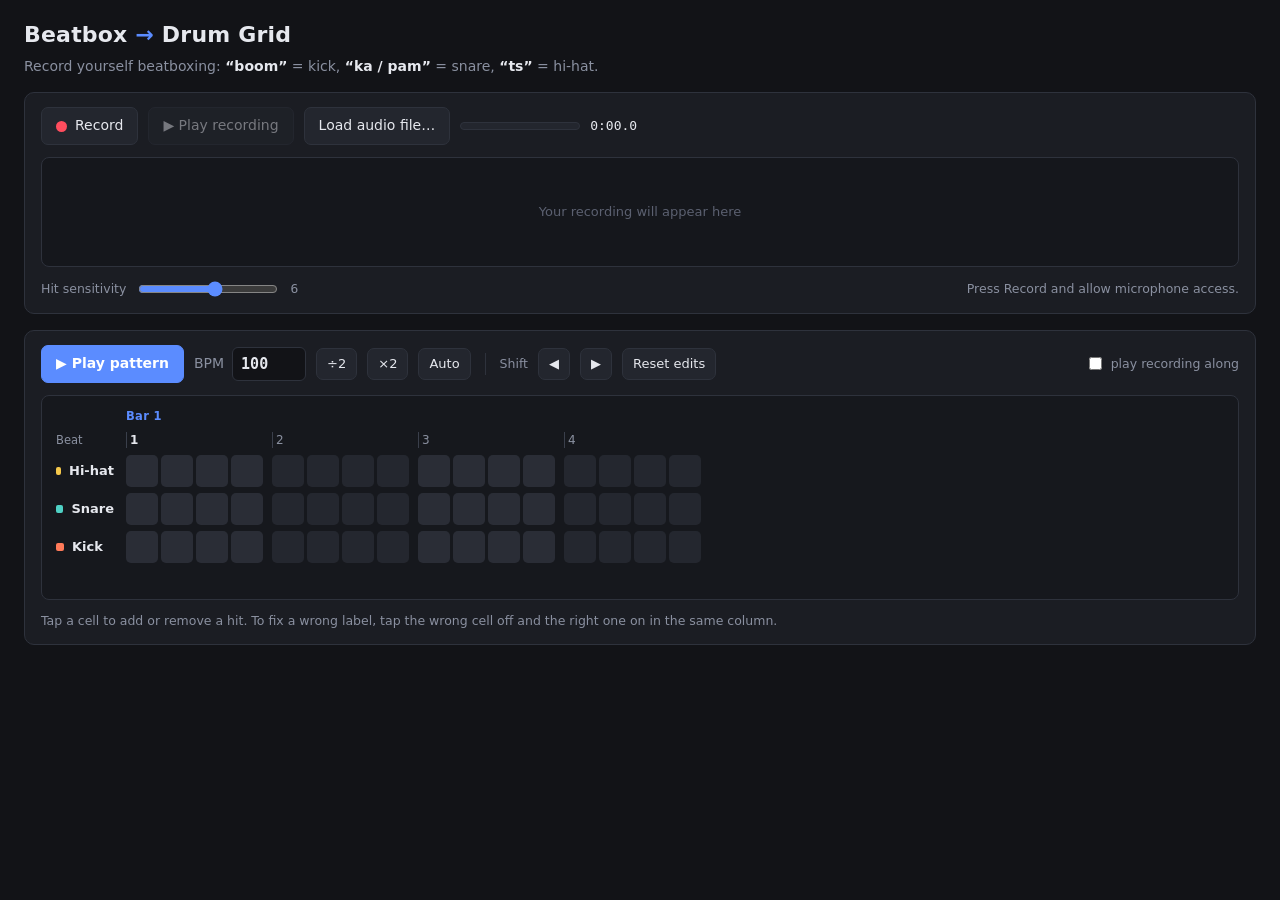
==== beatbox-grid/index.html @ 3518c236 "Add Beatbox to Drum Grid web app Single-page app (plain HTML/CSS/JS, no backend) that records vocal " ====
<!doctype html>
<html lang="en">
<head>
  <meta charset="utf-8">
  <meta name="viewport" content="width=device-width, initial-scale=1">
  <title>Beatbox to Drum Grid</title>
  <link rel="stylesheet" href="styles.css">
</head>
<body>
  <header class="top">
    <h1>Beatbox <span>→</span> Drum Grid</h1>
    <p class="hint">Record yourself beatboxing: <b>“boom”</b> = kick, <b>“ka / pam”</b> = snare, <b>“ts”</b> = hi-hat.</p>
  </header>

  <main>
    <section class="panel">
      <div class="row">
        <button id="recordBtn" class="btn record"><span class="dot"></span><span class="label">Record</span></button>
        <button id="playRecBtn" class="btn" disabled>▶ Play recording</button>
        <label class="btn file">Load audio file…<input id="fileInput" type="file" accept="audio/*" hidden></label>
        <div class="meter" title="Input level"><div id="meterFill"></div></div>
        <span id="recTime" class="mono">0:00.0</span>
      </div>
      <canvas id="wave" height="110"></canvas>
      <div class="row small">
        <label for="sensitivity">Hit sensitivity</label>
        <input id="sensitivity" type="range" min="1" max="10" step="1" value="6">
        <span id="sensitivityVal" class="mono">6</span>
        <span id="status" class="status">Press Record and allow microphone access.</span>
      </div>
    </section>

    <section class="panel">
      <div class="row">
        <button id="playPatBtn" class="btn primary" disabled>▶ Play pattern</button>
        <label class="field">BPM
          <input id="bpm" type="number" min="40" max="300" step="1" value="100">
        </label>
        <button id="halfBtn" class="btn small-btn" title="Halve tempo">÷2</button>
        <button id="doubleBtn" class="btn small-btn" title="Double tempo">×2</button>
        <button id="autoBpmBtn" class="btn small-btn" title="Use the detected tempo">Auto</button>
        <span class="sep"></span>
        <span class="small">Shift</span>
        <button id="shiftLeft" class="btn small-btn" title="Move all hits one step earlier">◀</button>
        <button id="shiftRight" class="btn small-btn" title="Move all hits one step later">▶</button>
        <button id="resetBtn" class="btn small-btn" title="Undo your edits and re-use the detected labels">Reset edits</button>
        <label class="small check"><input id="withRec" type="checkbox"> play recording along</label>
      </div>
      <div id="gridWrap" class="grid-wrap">
        <div id="grid" class="grid"></div>
      </div>
      <p id="summary" class="small muted">Tap any cell to add or remove a hit. To fix a wrong label, tap the wrong cell off and the right one on in the same column.</p>
    </section>
  </main>

  <script src="analysis.js"></script>
  <script src="app.js"></script>
</body>
</html>
---- beatbox-grid/styles.css ----
:root {
  --bg: #121317;
  --panel: #1b1d23;
  --panel-2: #23262e;
  --line: #2e323c;
  --text: #e6e8ee;
  --muted: #8a90a0;
  --accent: #5b8cff;
  --rec: #ff4d5e;
  --hihat: #f5c84b;
  --snare: #4fd1c5;
  --kick: #ff7a59;
  --cell: #2a2d36;
  --cell-alt: #24272f;
  --cell-size: 32px;
  --label-w: 84px;
}

* { box-sizing: border-box; }

body {
  margin: 0;
  background: var(--bg);
  color: var(--text);
  font: 14px/1.4 system-ui, -apple-system, "Segoe UI", Roboto, sans-serif;
}

.top { padding: 20px 24px 4px; }
h1 { margin: 0; font-size: 22px; font-weight: 650; letter-spacing: .2px; }
h1 span { color: var(--accent); }
.hint { margin: 6px 0 0; color: var(--muted); }
.hint b { color: var(--text); font-weight: 600; }

main { padding: 12px 24px 32px; display: grid; gap: 16px; max-width: 1400px; }

.panel {
  background: var(--panel);
  border: 1px solid var(--line);
  border-radius: 10px;
  padding: 14px 16px;
  display: grid;
  gap: 12px;
  min-width: 0;
}

.row { display: flex; flex-wrap: wrap; align-items: center; gap: 10px; }
.small { font-size: 12.5px; color: var(--muted); }
.muted { color: var(--muted); margin: 0; }
.mono { font-variant-numeric: tabular-nums; font-family: ui-monospace, SFMono-Regular, Menlo, monospace; font-size: 13px; }
.sep { width: 1px; height: 22px; background: var(--line); margin: 0 4px; }
.check { display: inline-flex; align-items: center; gap: 6px; margin-left: auto; cursor: pointer; }

.btn {
  appearance: none;
  border: 1px solid var(--line);
  background: var(--panel-2);
  color: var(--text);
  padding: 8px 14px;
  border-radius: 7px;
  font: inherit;
  cursor: pointer;
  display: inline-flex;
  align-items: center;
  gap: 8px;
  user-select: none;
}
.btn:hover:not(:disabled) { border-color: #444a58; background: #2a2e37; }
.btn:disabled { opacity: .45; cursor: default; }
.btn.primary { background: var(--accent); border-color: var(--accent); color: #fff; font-weight: 600; }
.btn.primary:hover:not(:disabled) { background: #6f9aff; }
.small-btn { padding: 6px 10px; font-size: 13px; }

.btn.record .dot { width: 11px; height: 11px; border-radius: 50%; background: var(--rec); }
.btn.record.active { background: var(--rec); border-color: var(--rec); color: #fff; }
.btn.record.active .dot { background: #fff; border-radius: 2px; animation: pulse 1s infinite; }
@keyframes pulse { 50% { opacity: .35; } }

.meter { width: 120px; height: 8px; background: var(--panel-2); border-radius: 4px; overflow: hidden; border: 1px solid var(--line); }
#meterFill { height: 100%; width: 0; background: linear-gradient(90deg, #3ddc84, #f5c84b 70%, #ff4d5e); transition: width 60ms linear; }

#wave { width: 100%; height: 110px; background: #15171c; border: 1px solid var(--line); border-radius: 8px; display: block; cursor: pointer; }

.status { margin-left: auto; }
.status.error { color: var(--rec); }

.field { display: inline-flex; align-items: center; gap: 8px; color: var(--muted); }
.field input {
  width: 74px;
  background: #121317;
  border: 1px solid var(--line);
  color: var(--text);
  border-radius: 6px;
  padding: 7px 8px;
  font: 600 15px/1 ui-monospace, SFMono-Regular, Menlo, monospace;
}
.field input:focus { outline: 2px solid var(--accent); outline-offset: -1px; }

input[type=range] { accent-color: var(--accent); width: 140px; }

/* ---------- Step grid ---------- */

.grid-wrap {
  overflow-x: auto;
  border: 1px solid var(--line);
  border-radius: 8px;
  background: #16181d;
  padding: 10px 12px 12px 0;
}

.grid { display: inline-grid; row-gap: 6px; min-width: 100%; }

.grid-row { display: flex; align-items: center; }

.row-label {
  position: sticky;
  left: 0;
  z-index: 2;
  width: var(--label-w);
  flex: none;
  padding: 0 12px 0 14px;
  background: #16181d;
  font-weight: 600;
  font-size: 13px;
  display: flex;
  align-items: center;
  gap: 8px;
  white-space: nowrap;
  height: var(--cell-size);
}
.row-label i { width: 8px; height: 8px; border-radius: 2px; display: inline-block; }
.grid-row.hihat .row-label i { background: var(--hihat); }
.grid-row.snare .row-label i { background: var(--snare); }
.grid-row.kick .row-label i { background: var(--kick); }

.bar { display: flex; gap: 3px; flex: none; }
.bar + .bar { margin-left: 14px; padding-left: 14px; border-left: 1px solid var(--line); }
.beat { display: flex; gap: 3px; }
.beat + .beat { margin-left: 6px; }

.cell {
  width: var(--cell-size);
  height: var(--cell-size);
  border-radius: 5px;
  border: 1px solid transparent;
  background: var(--cell);
  padding: 0;
  cursor: pointer;
  transition: transform 60ms, background 80ms;
}
.beat:nth-child(even) .cell { background: var(--cell-alt); }
.cell:hover { border-color: #4a5060; }
.cell:active { transform: scale(.92); }
.cell.on { box-shadow: inset 0 0 0 1px rgba(255,255,255,.18), 0 0 10px -2px currentColor; }
.grid-row.hihat .cell.on { background: var(--hihat); color: var(--hihat); }
.grid-row.snare .cell.on { background: var(--snare); color: var(--snare); }
.grid-row.kick .cell.on { background: var(--kick); color: var(--kick); }
.cell.manual.on { background-image: repeating-linear-gradient(45deg, rgba(0,0,0,.18) 0 3px, transparent 3px 7px); }
.cell.now { outline: 2px solid #fff; outline-offset: 1px; }

.header .beat-num, .header .bar-num {
  width: var(--cell-size);
  flex: none;
  font-size: 12px;
  color: var(--muted);
  text-align: left;
  padding-left: 3px;
}
.header .beat-num { border-left: 1px solid #3a3f4b; height: 16px; line-height: 16px; }
.header .beat-num.one { color: var(--text); font-weight: 700; }
.header .tick { width: var(--cell-size); flex: none; }
.header .row-label { height: 18px; font-weight: 500; color: var(--muted); font-size: 11.5px; }
.bar-title { font-size: 11.5px; color: var(--accent); font-weight: 600; letter-spacing: .3px; white-space: nowrap; }
.step-dot { width: var(--cell-size); flex: none; height: 4px; display: flex; justify-content: center; }
.step-dot.now::after { content: ""; width: 100%; height: 4px; border-radius: 2px; background: var(--accent); }

@media (max-width: 640px) {
  :root { --cell-size: 26px; --label-w: 74px; }
  .row-label { padding: 0 8px 0 10px; font-size: 12px; gap: 6px; }
  .top, main { padding-left: 12px; padding-right: 12px; }
  .status, .check { margin-left: 0; }
}
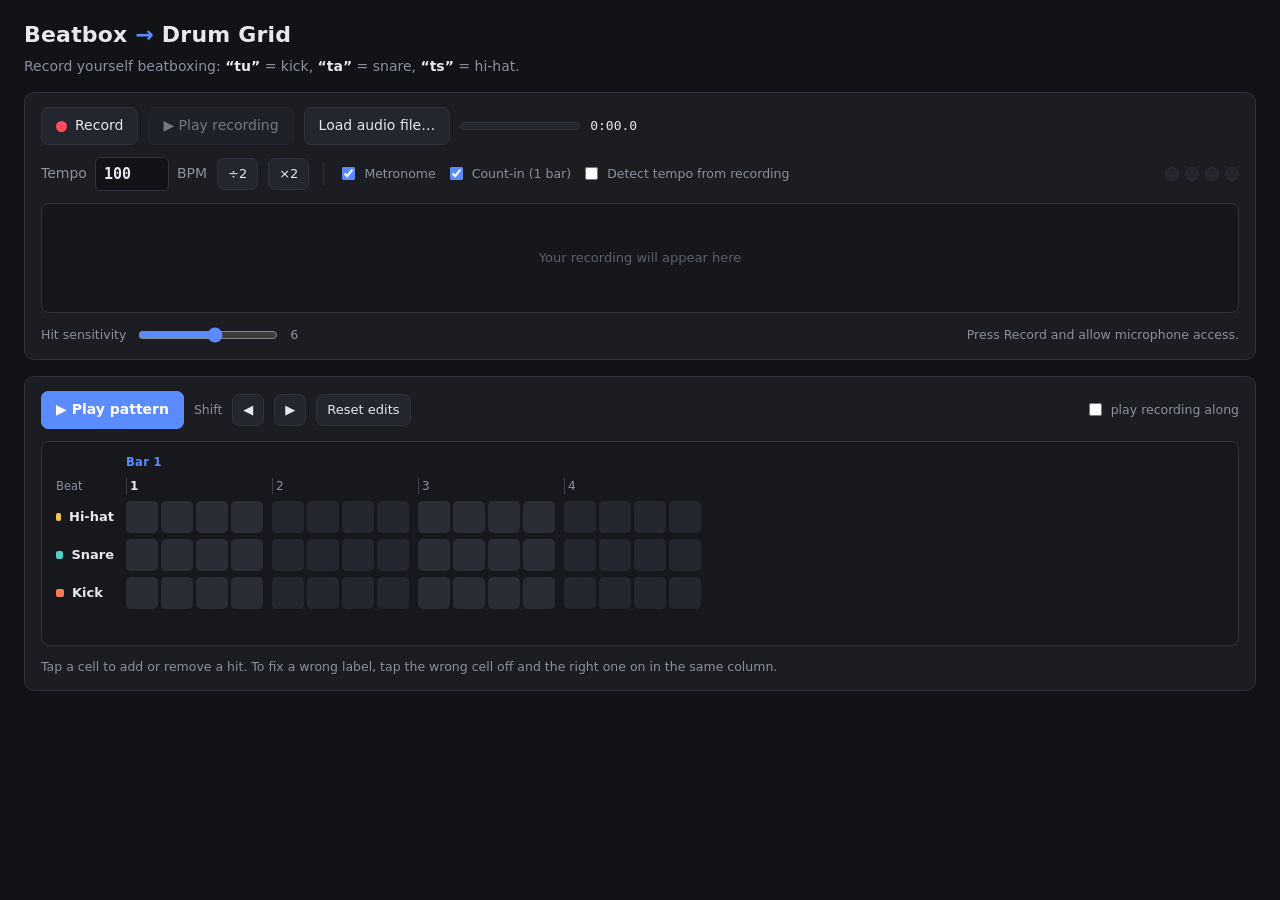
==== commit 9b92c403: "Beatbox grid: set tempo up front, metronome, count-in, tu/ta sounds - Tempo is set before recording;" ====
--- a/beatbox-grid/index.html
+++ b/beatbox-grid/index.html
@@ -9,7 +9,7 @@
 <body>
   <header class="top">
     <h1>Beatbox <span>→</span> Drum Grid</h1>
-    <p class="hint">Record yourself beatboxing: <b>“boom”</b> = kick, <b>“ka / pam”</b> = snare, <b>“ts”</b> = hi-hat.</p>
+    <p class="hint">Record yourself beatboxing: <b>“tu”</b> = kick, <b>“ta”</b> = snare, <b>“ts”</b> = hi-hat.</p>
   </header>
 
   <main>
@@ -20,6 +20,19 @@
         <label class="btn file">Load audio file…<input id="fileInput" type="file" accept="audio/*" hidden></label>
         <div class="meter" title="Input level"><div id="meterFill"></div></div>
         <span id="recTime" class="mono">0:00.0</span>
+      </div>
+      <div class="row">
+        <label class="field">Tempo
+          <input id="bpm" type="number" min="40" max="300" step="1" value="100">
+          <span>BPM</span>
+        </label>
+        <button id="halfBtn" class="btn small-btn" title="Halve tempo">÷2</button>
+        <button id="doubleBtn" class="btn small-btn" title="Double tempo">×2</button>
+        <span class="sep"></span>
+        <label class="small check"><input id="metronome" type="checkbox" checked> Metronome</label>
+        <label class="small check"><input id="countIn" type="checkbox" checked> Count-in (1 bar)</label>
+        <label class="small check"><input id="autoTempo" type="checkbox"> Detect tempo from recording</label>
+        <div id="beatLeds" class="beat-leds" aria-hidden="true"><i></i><i></i><i></i><i></i></div>
       </div>
       <canvas id="wave" height="110"></canvas>
       <div class="row small">
@@ -33,18 +46,11 @@
     <section class="panel">
       <div class="row">
         <button id="playPatBtn" class="btn primary" disabled>▶ Play pattern</button>
-        <label class="field">BPM
-          <input id="bpm" type="number" min="40" max="300" step="1" value="100">
-        </label>
-        <button id="halfBtn" class="btn small-btn" title="Halve tempo">÷2</button>
-        <button id="doubleBtn" class="btn small-btn" title="Double tempo">×2</button>
-        <button id="autoBpmBtn" class="btn small-btn" title="Use the detected tempo">Auto</button>
-        <span class="sep"></span>
         <span class="small">Shift</span>
         <button id="shiftLeft" class="btn small-btn" title="Move all hits one step earlier">◀</button>
         <button id="shiftRight" class="btn small-btn" title="Move all hits one step later">▶</button>
         <button id="resetBtn" class="btn small-btn" title="Undo your edits and re-use the detected labels">Reset edits</button>
-        <label class="small check"><input id="withRec" type="checkbox"> play recording along</label>
+        <label class="small check push"><input id="withRec" type="checkbox"> play recording along</label>
       </div>
       <div id="gridWrap" class="grid-wrap">
         <div id="grid" class="grid"></div>
--- a/beatbox-grid/styles.css
+++ b/beatbox-grid/styles.css
@@ -48,7 +48,16 @@
 .muted { color: var(--muted); margin: 0; }
 .mono { font-variant-numeric: tabular-nums; font-family: ui-monospace, SFMono-Regular, Menlo, monospace; font-size: 13px; }
 .sep { width: 1px; height: 22px; background: var(--line); margin: 0 4px; }
-.check { display: inline-flex; align-items: center; gap: 6px; margin-left: auto; cursor: pointer; }
+.check { display: inline-flex; align-items: center; gap: 6px; cursor: pointer; }
+.check input { accent-color: var(--accent); }
+.check:has(input:disabled) { opacity: .45; cursor: default; }
+.push { margin-left: auto; }
+
+.beat-leds { display: inline-flex; gap: 6px; margin-left: auto; }
+.beat-leds i { width: 14px; height: 14px; border-radius: 50%; background: var(--panel-2); border: 1px solid var(--line); transition: background 40ms; }
+.beat-leds i.on { background: var(--accent); border-color: var(--accent); box-shadow: 0 0 8px var(--accent); }
+.beat-leds i.on.accent { background: #fff; border-color: #fff; box-shadow: 0 0 8px #fff; }
+.beat-leds.count i.on { background: var(--hihat); border-color: var(--hihat); box-shadow: 0 0 8px var(--hihat); }
 
 .btn {
   appearance: none;
@@ -177,5 +186,5 @@
   :root { --cell-size: 26px; --label-w: 74px; }
   .row-label { padding: 0 8px 0 10px; font-size: 12px; gap: 6px; }
   .top, main { padding-left: 12px; padding-right: 12px; }
-  .status, .check { margin-left: 0; }
+  .status, .push, .beat-leds { margin-left: 0; }
 }
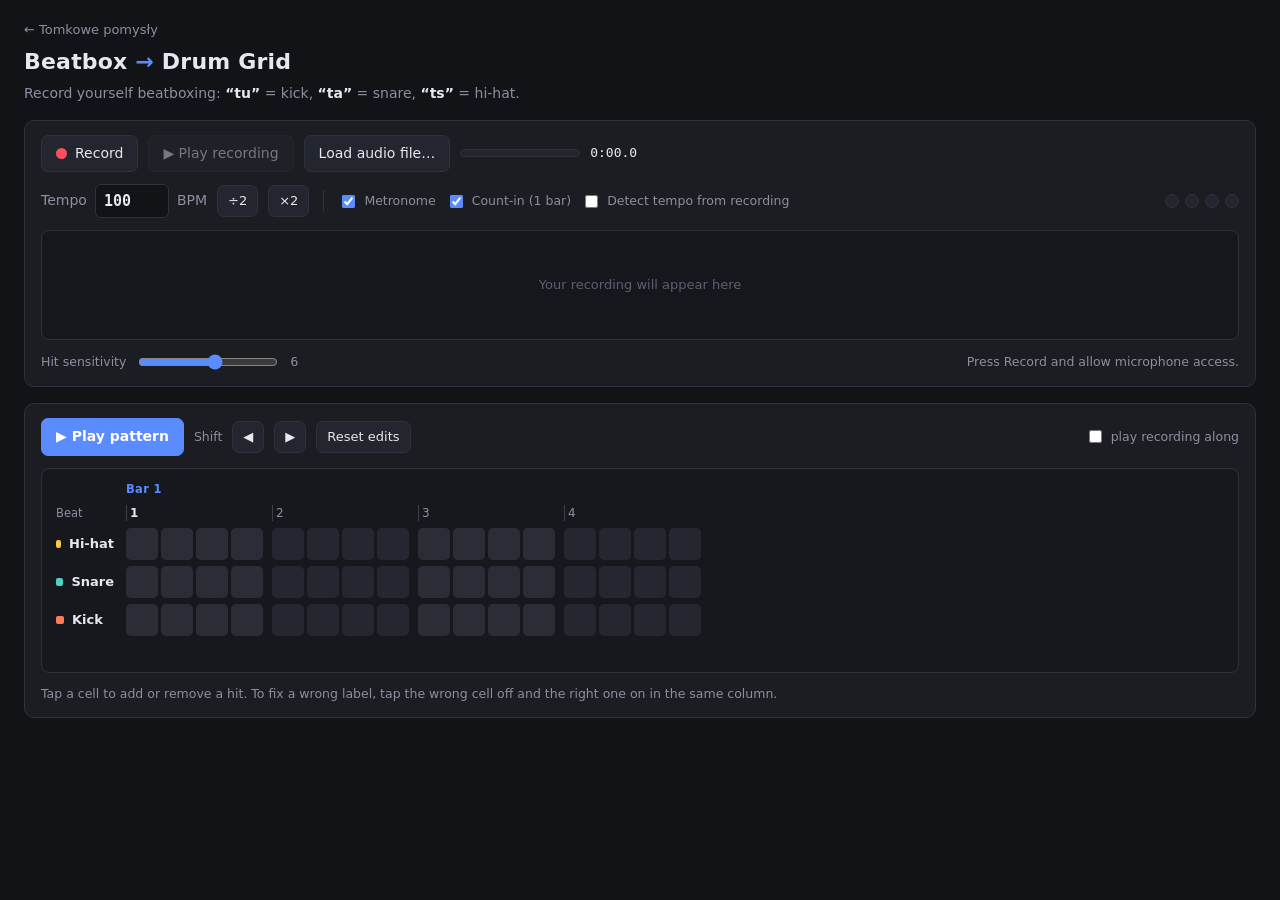
==== commit da498c8f: "Add "Tomkowe pomysły" homepage listing ideas as tiles The repo root now serves a landing page with a" ====
--- a/beatbox-grid/index.html
+++ b/beatbox-grid/index.html
@@ -8,6 +8,7 @@
 </head>
 <body>
   <header class="top">
+    <a class="back" href="../index.html">← Tomkowe pomysły</a>
     <h1>Beatbox <span>→</span> Drum Grid</h1>
     <p class="hint">Record yourself beatboxing: <b>“tu”</b> = kick, <b>“ta”</b> = snare, <b>“ts”</b> = hi-hat.</p>
   </header>
--- a/beatbox-grid/styles.css
+++ b/beatbox-grid/styles.css
@@ -26,6 +26,8 @@
 }
 
 .top { padding: 20px 24px 4px; }
+.back { display: inline-block; margin-bottom: 8px; color: var(--muted); text-decoration: none; font-size: 13px; }
+.back:hover { color: var(--text); }
 h1 { margin: 0; font-size: 22px; font-weight: 650; letter-spacing: .2px; }
 h1 span { color: var(--accent); }
 .hint { margin: 6px 0 0; color: var(--muted); }
